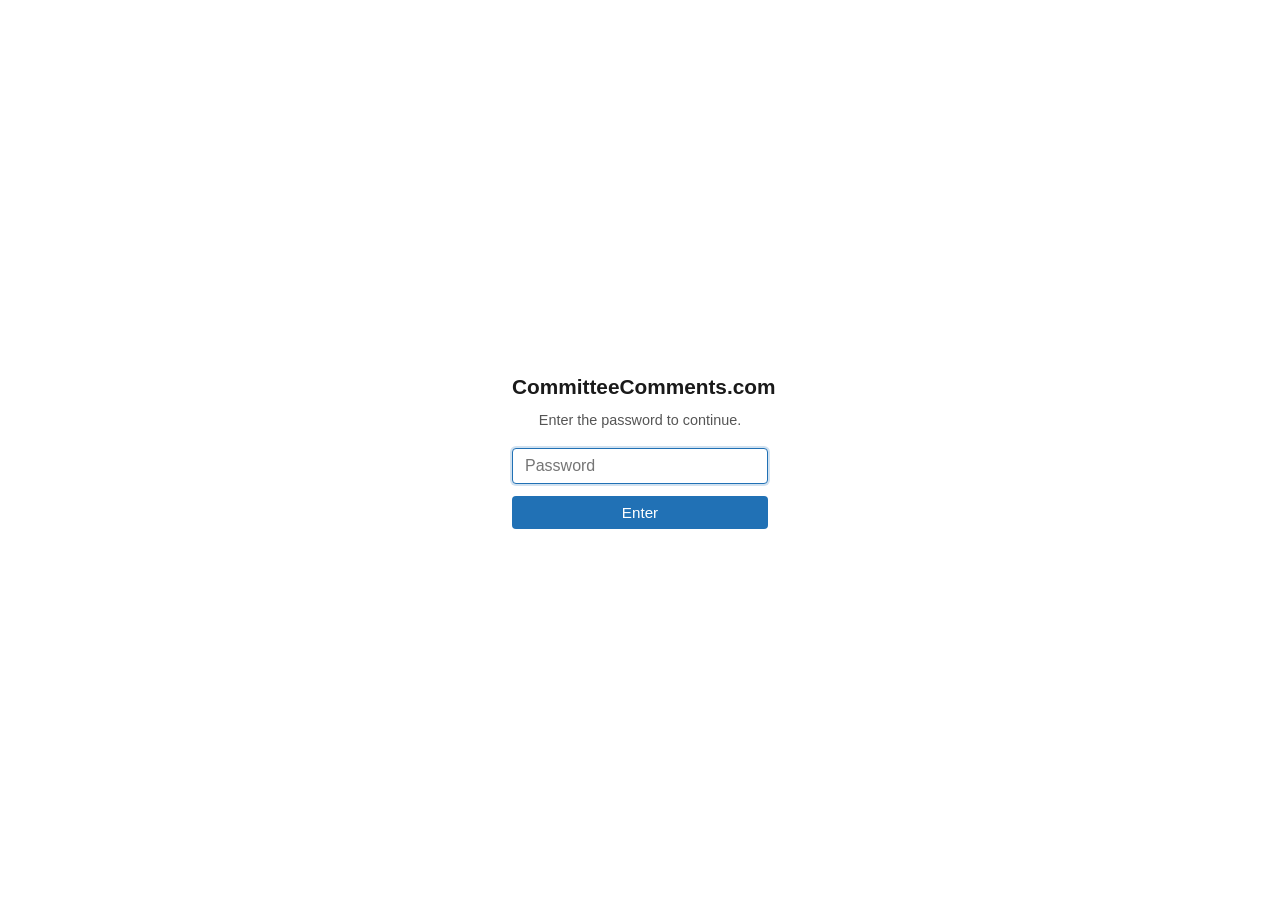
==== about.html @ 5ecc02f8 "Add website with filters, search, and share links - index.html, style.css, app.js: browsable comment" ====
<!DOCTYPE html>
<html lang="en">
<head>
  <meta charset="UTF-8">
  <meta name="viewport" content="width=device-width, initial-scale=1.0">
  <title>About — Committee Comments</title>
  <link rel="stylesheet" href="style.css">
  <script>
    if (sessionStorage.getItem('cc-auth') !== 'ok') {
      document.documentElement.classList.add('gated');
    }
  </script>
</head>
<body>
  <div id="password-gate">
    <div class="gate-box">
      <h2>CommitteeComments.com</h2>
      <p>Enter the password to continue.</p>
      <input type="password" id="gate-password" placeholder="Password" autofocus>
      <button id="gate-submit">Enter</button>
      <p id="gate-error" hidden>Incorrect password.</p>
    </div>
  </div>

  <header>
    <div>
      <h1><a href="index.html">Committee Comments</a></h1>
      <p class="subtitle">Public comments on ACIP docket <a href="https://www.regulations.gov/docket/CDC-2026-0199" target="_blank">CDC-2026-0199</a></p>
    </div>
    <nav><a href="index.html">Comments</a> <a href="about.html">About</a></nav>
  </header>

  <main class="about-page">
    <article class="about-content">
      <h2>About This Project</h2>

      <p>CommitteeComments.com makes public comments submitted to federal advisory
      committee dockets on <a href="https://www.regulations.gov" target="_blank">regulations.gov</a>
      accessible, searchable, and analyzable for researchers, journalists, advocates,
      and the general public.</p>

      <p>The initial focus is docket
      <a href="https://www.regulations.gov/docket/CDC-2026-0199" target="_blank">CDC-2026-0199</a>,
      related to ACIP (Advisory Committee on Immunization Practices) and VRBPAC
      (Vaccines and Related Biological Products Advisory Committee).</p>

      <p>A key design goal is to surface patient stories — comments from people who
      were personally injured, or whose family member or friend was injured or died
      following vaccination.</p>

      <h2>Data Source</h2>

      <p>All comments are fetched directly from the
      <a href="https://open.gsa.gov/api/regulationsgov/" target="_blank">regulations.gov API</a>
      using an automated pipeline. Comment text, metadata, and attachment URLs are
      preserved exactly as submitted. No comments are excluded or modified.</p>

      <h2>Perspective Analysis</h2>

      <p>Each comment is analyzed using the Claude AI API to classify it along
      several dimensions. We use the term <strong>"perspective"</strong> rather
      than "sentiment" because commenters — particularly those describing vaccine
      injuries — are expressing informed perspectives grounded in personal
      experience, not merely emotional sentiment.</p>

      <h3>Perspective Labels</h3>

      <table class="about-table">
        <thead>
          <tr><th>Label</th><th>Meaning</th></tr>
        </thead>
        <tbody>
          <tr><td><span class="perspective-badge perspective-pro-vaccine">Pro-vaccine</span></td>
              <td>Clearly and broadly supportive of vaccines</td></tr>
          <tr><td><span class="perspective-badge perspective-nuanced-mostly-pro">Nuanced mostly pro</span></td>
              <td>Generally supportive but raises some concerns</td></tr>
          <tr><td><span class="perspective-badge perspective-uncertain">Uncertain</span></td>
              <td>Ambiguous or balanced</td></tr>
          <tr><td><span class="perspective-badge perspective-vaccine-hesitant">Vaccine-hesitant</span></td>
              <td>Raising safety concerns, calling for more transparency, or skeptical of vaccine policy</td></tr>
          <tr><td><span class="perspective-badge perspective-anti-vaccine">Anti-vaccine</span></td>
              <td>Clearly and broadly opposed to vaccines</td></tr>
        </tbody>
      </table>

      <p>Many commenters who experienced vaccine injuries do not consider themselves
      "anti-vaccine." They may be pro-safety or pro-transparency. These commenters
      are classified as "vaccine-hesitant" unless their comment is clearly and
      broadly opposed to all vaccines.</p>

      <h3>Vaccine Injured Flag</h3>

      <p>The <span class="injured-badge">Vaccine Injured</span> flag is
      independent of perspective. It is set when a commenter describes a personal
      experience of injury affecting themselves, or injury or death affecting a
      family member or friend, following vaccination. It is not set when a
      commenter merely acknowledges that rare adverse events exist as part of a
      broader policy argument with no personal connection.</p>

      <h3>Tags</h3>

      <p>Tags describe what each comment is about — neutrally and descriptively.
      Tags are not used to editorialize or dismiss any commenter's perspective.
      Vaccine injury is treated as a legitimate concern, not misinformation.</p>

      <h3>Other Analysis Fields</h3>

      <ul>
        <li><strong>Vaccines mentioned</strong> — specific vaccines or vaccine types
        referenced in the comment</li>
        <li><strong>References</strong> — flagged if the comment contains citations,
        links, or references to studies or research</li>
        <li><strong>Duplicate</strong> — flagged if the comment appears to be a form
        letter or near-identical to other submissions</li>
      </ul>

      <h2>Limitations</h2>

      <p>The perspective analysis is automated and imperfect. Individual
      classifications may not capture the full nuance of a commenter's views.
      The analysis is provided as a starting point for exploration, not as a
      definitive categorization.</p>

      <p>The "duplicate" flag uses a single-pass heuristic — it can identify
      obvious form-letter language but may miss near-duplicates that use
      different wording.</p>

      <h2>Open Source</h2>

      <p>This project is open source. The code, data pipeline, and analysis
      scripts are available on
      <a href="https://github.com/mroswell/committeecomments.com" target="_blank">GitHub</a>.</p>
    </article>
  </main>
  <script src="gate.js"></script>
</body>
</html>
---- style.css ----
/* === Reset & Base === */
*, *::before, *::after { box-sizing: border-box; margin: 0; padding: 0; }

body {
  font-family: -apple-system, BlinkMacSystemFont, "Segoe UI", Roboto, Helvetica, Arial, sans-serif;
  color: #1a1a1a;
  background: #f5f5f5;
  line-height: 1.5;
}

a { color: #2171b5; text-decoration: none; }
a:hover { text-decoration: underline; }

/* === Password Gate === */
html.gated header,
html.gated main,
html.gated #loading-overlay { display: none !important; }
#password-gate {
  position: fixed;
  inset: 0;
  z-index: 2000;
  display: flex;
  align-items: center;
  justify-content: center;
  background: #fff;
}

.gate-box {
  text-align: center;
  max-width: 320px;
  padding: 2rem;
}
.gate-box h2 { font-size: 1.3rem; margin-bottom: 0.5rem; }
.gate-box p { color: #555; font-size: 0.9rem; margin-bottom: 1rem; }
.gate-box input {
  width: 100%;
  padding: 0.5rem 0.75rem;
  border: 1px solid #ccc;
  border-radius: 4px;
  font-size: 1rem;
  margin-bottom: 0.75rem;
}
.gate-box input:focus {
  outline: none;
  border-color: #2171b5;
  box-shadow: 0 0 0 2px rgba(33, 113, 181, 0.2);
}
.gate-box button {
  width: 100%;
  padding: 0.5rem;
  background: #2171b5;
  color: #fff;
  border: none;
  border-radius: 4px;
  font-size: 0.95rem;
  cursor: pointer;
}
.gate-box button:hover { background: #1a5a8e; }
#gate-error { color: #cb181d; font-size: 0.85rem; margin-top: 0.5rem; }

/* === Loading Overlay === */
#loading-overlay {
  position: fixed;
  inset: 0;
  z-index: 1000;
  display: flex;
  align-items: center;
  justify-content: center;
  background: #fff;
  transition: opacity 0.3s;
}
#loading-overlay.hidden { opacity: 0; pointer-events: none; }

.loader { text-align: center; }

.spinner {
  width: 40px;
  height: 40px;
  margin: 0 auto 1rem;
  border: 4px solid #e0e0e0;
  border-top-color: #2171b5;
  border-radius: 50%;
  animation: spin 0.8s linear infinite;
}
@keyframes spin { to { transform: rotate(360deg); } }

#loading-text { color: #666; font-size: 0.95rem; }

/* === Header === */
header {
  background: #fff;
  border-bottom: 1px solid #ddd;
  padding: 1rem 1.5rem;
  display: flex;
  align-items: baseline;
  justify-content: space-between;
  flex-wrap: wrap;
  gap: 0.5rem;
}
header h1 { font-size: 1.5rem; font-weight: 700; }
header h1 a { color: inherit; }
header h1 a:hover { text-decoration: none; }
.subtitle { color: #555; font-size: 0.9rem; }
header nav { font-size: 0.9rem; }
header nav a { margin-left: 1rem; }

/* === Main Layout === */
main {
  display: grid;
  grid-template-columns: 280px 1fr;
  gap: 0;
  max-width: 1400px;
  margin: 0 auto;
  min-height: calc(100vh - 80px);
}

/* === Filters Sidebar === */
#filters {
  background: #fff;
  border-right: 1px solid #ddd;
  padding: 1rem;
  position: sticky;
  top: 0;
  height: 100vh;
  overflow-y: auto;
}

#filter-toggle { display: none; }

.filter-group {
  margin-bottom: 1rem;
  padding-bottom: 1rem;
  border-bottom: 1px solid #eee;
}
.filter-group:last-of-type { border-bottom: none; }

.filter-group > label {
  display: block;
  font-size: 0.8rem;
  font-weight: 600;
  text-transform: uppercase;
  letter-spacing: 0.03em;
  color: #555;
  margin-bottom: 0.4rem;
}

.filter-group select,
.filter-group input[type="search"],
.filter-group input[type="text"] {
  width: 100%;
  padding: 0.45rem 0.6rem;
  border: 1px solid #ccc;
  border-radius: 4px;
  font-size: 0.9rem;
  background: #fff;
}
.filter-group select:focus,
.filter-group input:focus {
  outline: none;
  border-color: #2171b5;
  box-shadow: 0 0 0 2px rgba(33, 113, 181, 0.2);
}

.checkbox-label {
  display: flex;
  align-items: center;
  gap: 0.5rem;
  cursor: pointer;
  font-size: 0.9rem;
}
.checkbox-label input[type="checkbox"] {
  width: 16px;
  height: 16px;
  accent-color: #2171b5;
}

.filter-count { color: #888; font-size: 0.85rem; }

/* Tag Dropdown */
.tag-dropdown { position: relative; }

.selected-tags {
  display: flex;
  flex-wrap: wrap;
  gap: 0.3rem;
  margin-top: 0.4rem;
}

.selected-tag {
  display: inline-flex;
  align-items: center;
  gap: 0.3rem;
  background: #e8e8e8;
  border-radius: 3px;
  padding: 0.2rem 0.4rem;
  font-size: 0.85rem;
}
.selected-tag button {
  background: none;
  border: none;
  cursor: pointer;
  font-size: 1rem;
  line-height: 1;
  color: #666;
  padding: 0 0.15rem;
}
.selected-tag button:hover { color: #c00; }

.tag-list {
  position: absolute;
  top: 100%;
  left: 0;
  right: 0;
  max-height: 300px;
  overflow-y: auto;
  background: #fff;
  border: 1px solid #ccc;
  border-top: none;
  border-radius: 0 0 4px 4px;
  z-index: 10;
}

.tag-item {
  padding: 0.35rem 0.6rem;
  cursor: pointer;
  font-size: 0.85rem;
  display: flex;
  justify-content: space-between;
}
.tag-item:hover { background: #f0f4f8; }
.tag-item .tag-count { color: #888; }
.tag-item.disabled { color: #bbb; cursor: default; }

.clear-btn {
  width: 100%;
  padding: 0.5rem;
  background: none;
  border: 1px solid #ccc;
  border-radius: 4px;
  cursor: pointer;
  font-size: 0.85rem;
  color: #555;
  margin-top: 0.5rem;
}
.clear-btn:hover { background: #f0f0f0; }
.dev-btn { color: #999; font-size: 0.75rem; border-style: dashed; }

/* === Results Area === */
#results { padding: 1rem 1.5rem; }

#results-header {
  display: flex;
  justify-content: space-between;
  align-items: center;
  margin-bottom: 1rem;
  flex-wrap: wrap;
  gap: 0.5rem;
}

#results-count { font-size: 0.95rem; color: #555; }

#sort-wrapper {
  display: flex;
  align-items: center;
  gap: 0.4rem;
  font-size: 0.85rem;
}
#sort-wrapper label { color: #555; }
#sort-wrapper select {
  padding: 0.3rem 0.5rem;
  border: 1px solid #ccc;
  border-radius: 4px;
  font-size: 0.85rem;
}

/* === Comment Cards === */
.comment-card {
  background: #fff;
  border: 1px solid #ddd;
  border-radius: 6px;
  padding: 1rem 1.25rem;
  margin-bottom: 0.75rem;
  box-shadow: 0 1px 3px rgba(0,0,0,0.04);
}

.card-header {
  display: flex;
  align-items: center;
  gap: 0.5rem;
  margin-bottom: 0.5rem;
}
.card-header .share-btn {
  margin-left: auto;
  flex-shrink: 0;
}

/* Perspective Badges */
.perspective-badge {
  display: inline-block;
  padding: 0.15rem 0.55rem;
  border-radius: 3px;
  font-size: 0.75rem;
  font-weight: 600;
  color: #fff;
  white-space: nowrap;
}
.perspective-pro-vaccine { background: #2171b5; }
.perspective-nuanced-mostly-pro { background: #41ab5d; }
.perspective-uncertain { background: #969696; }
.perspective-vaccine-hesitant { background: #e6850e; }
.perspective-anti-vaccine { background: #cb181d; }

/* Vaccine Injured Badge */
.injured-badge {
  display: inline-block;
  padding: 0.15rem 0.55rem;
  border-radius: 3px;
  font-size: 0.75rem;
  font-weight: 600;
  color: #fff;
  background: #8e24aa;
  white-space: nowrap;
}

/* Duplicate Badge */
.duplicate-badge {
  display: inline-block;
  padding: 0.15rem 0.55rem;
  border-radius: 3px;
  font-size: 0.75rem;
  font-weight: 600;
  color: #fff;
  background: #757575;
  white-space: nowrap;
}

/* Card Meta */
.card-meta {
  display: flex;
  align-items: baseline;
  gap: 0.6rem;
  flex-wrap: wrap;
  font-size: 0.9rem;
  margin-bottom: 0.5rem;
}
.card-meta .org { color: #555; }
.card-meta time { color: #888; font-size: 0.85rem; margin-left: auto; }

/* Card Comment */
.card-comment {
  font-size: 0.9rem;
  line-height: 1.6;
  overflow-wrap: break-word;
}

/* Card Tags */
.card-tags {
  display: flex;
  flex-wrap: wrap;
  gap: 0.3rem;
  margin-top: 0.6rem;
}
.tag {
  display: inline-block;
  background: #eef2f7;
  color: #3a5a7c;
  padding: 0.1rem 0.45rem;
  border-radius: 3px;
  font-size: 0.75rem;
}

/* Card Footer */
.card-footer {
  display: flex;
  align-items: center;
  gap: 0.75rem;
  flex-wrap: wrap;
  margin-top: 0.6rem;
  padding-top: 0.5rem;
  border-top: 1px solid #eee;
  font-size: 0.85rem;
}
.card-footer a { font-size: 0.85rem; }
.share-btn {
  background: #f0f4f8;
  border: none;
  border-radius: 4px;
  padding: 0.45rem 1rem;
  font-size: 0.8rem;
  cursor: pointer;
  color: #2171b5;
  font-weight: 500;
  margin-left: auto;
  transition: background 0.2s, color 0.2s;
}
.share-btn:hover { background: #dce8f2; }
.share-btn.copied {
  background: #41ab5d;
  color: #fff;
}

.reg-link { margin-left: auto; }

/* Highlighted single comment view */
.comment-card.highlighted {
  border-color: #2171b5;
  box-shadow: 0 2px 8px rgba(33, 113, 181, 0.15);
}

.back-to-all {
  display: inline-block;
  margin-bottom: 1rem;
  padding: 0.5rem 1rem;
  background: #fff;
  border: 1px solid #ccc;
  border-radius: 4px;
  cursor: pointer;
  font-size: 0.9rem;
  color: #2171b5;
}
.back-to-all:hover { background: #f0f4f8; }

/* === Pagination === */
#pagination {
  display: flex;
  justify-content: center;
  align-items: center;
  gap: 0.25rem;
  margin-top: 1.5rem;
  flex-wrap: wrap;
}

.page-btn {
  min-width: 36px;
  height: 36px;
  display: inline-flex;
  align-items: center;
  justify-content: center;
  border: 1px solid #ccc;
  border-radius: 4px;
  background: #fff;
  cursor: pointer;
  font-size: 0.85rem;
  color: #333;
  padding: 0 0.5rem;
}
.page-btn:hover { background: #f0f4f8; }
.page-btn.active {
  background: #2171b5;
  color: #fff;
  border-color: #2171b5;
}
.page-btn:disabled {
  opacity: 0.4;
  cursor: default;
}
.page-ellipsis {
  display: inline-flex;
  align-items: center;
  justify-content: center;
  min-width: 36px;
  height: 36px;
  font-size: 0.85rem;
  color: #888;
}

/* === Mobile === */
@media (max-width: 767px) {
  main {
    grid-template-columns: 1fr;
  }

  #filters {
    position: relative;
    height: auto;
    border-right: none;
    border-bottom: 1px solid #ddd;
    padding: 0;
  }

  #filter-toggle {
    display: flex;
    align-items: center;
    gap: 0.4rem;
    width: 100%;
    padding: 0.75rem 1rem;
    background: #fff;
    border: none;
    border-bottom: 1px solid #eee;
    cursor: pointer;
    font-size: 0.95rem;
    font-weight: 600;
  }

  #active-filter-count {
    display: inline-flex;
    align-items: center;
    justify-content: center;
    background: #2171b5;
    color: #fff;
    border-radius: 50%;
    width: 20px;
    height: 20px;
    font-size: 0.75rem;
    font-weight: 700;
  }

  #filter-panel {
    display: none;
    padding: 1rem;
  }
  #filter-panel.open { display: block; }

  #results { padding: 1rem; }

  .card-meta time { margin-left: 0; }
  .reg-link { margin-left: 0; }
}

/* === Focus & Accessibility === */
:focus-visible {
  outline: 2px solid #2171b5;
  outline-offset: 2px;
}

/* === About Page === */
.about-page {
  display: block;
  max-width: 760px;
  margin: 0 auto;
  padding: 2rem 1.5rem;
}
.about-content h2 {
  font-size: 1.3rem;
  margin-top: 2rem;
  margin-bottom: 0.5rem;
}
.about-content h3 {
  font-size: 1.05rem;
  margin-top: 1.5rem;
  margin-bottom: 0.4rem;
}
.about-content p { margin-bottom: 0.8rem; }
.about-content ul { margin: 0.5rem 0 1rem 1.5rem; }
.about-content li { margin-bottom: 0.3rem; }

.about-table {
  width: 100%;
  border-collapse: collapse;
  margin: 0.75rem 0 1rem;
}
.about-table th, .about-table td {
  text-align: left;
  padding: 0.5rem 0.75rem;
  border-bottom: 1px solid #e0e0e0;
}
.about-table th { font-size: 0.85rem; color: #555; }
.about-table td { font-size: 0.9rem; vertical-align: middle; }

/* Screen reader only */
.sr-only {
  position: absolute;
  width: 1px;
  height: 1px;
  padding: 0;
  margin: -1px;
  overflow: hidden;
  clip: rect(0,0,0,0);
  border: 0;
}
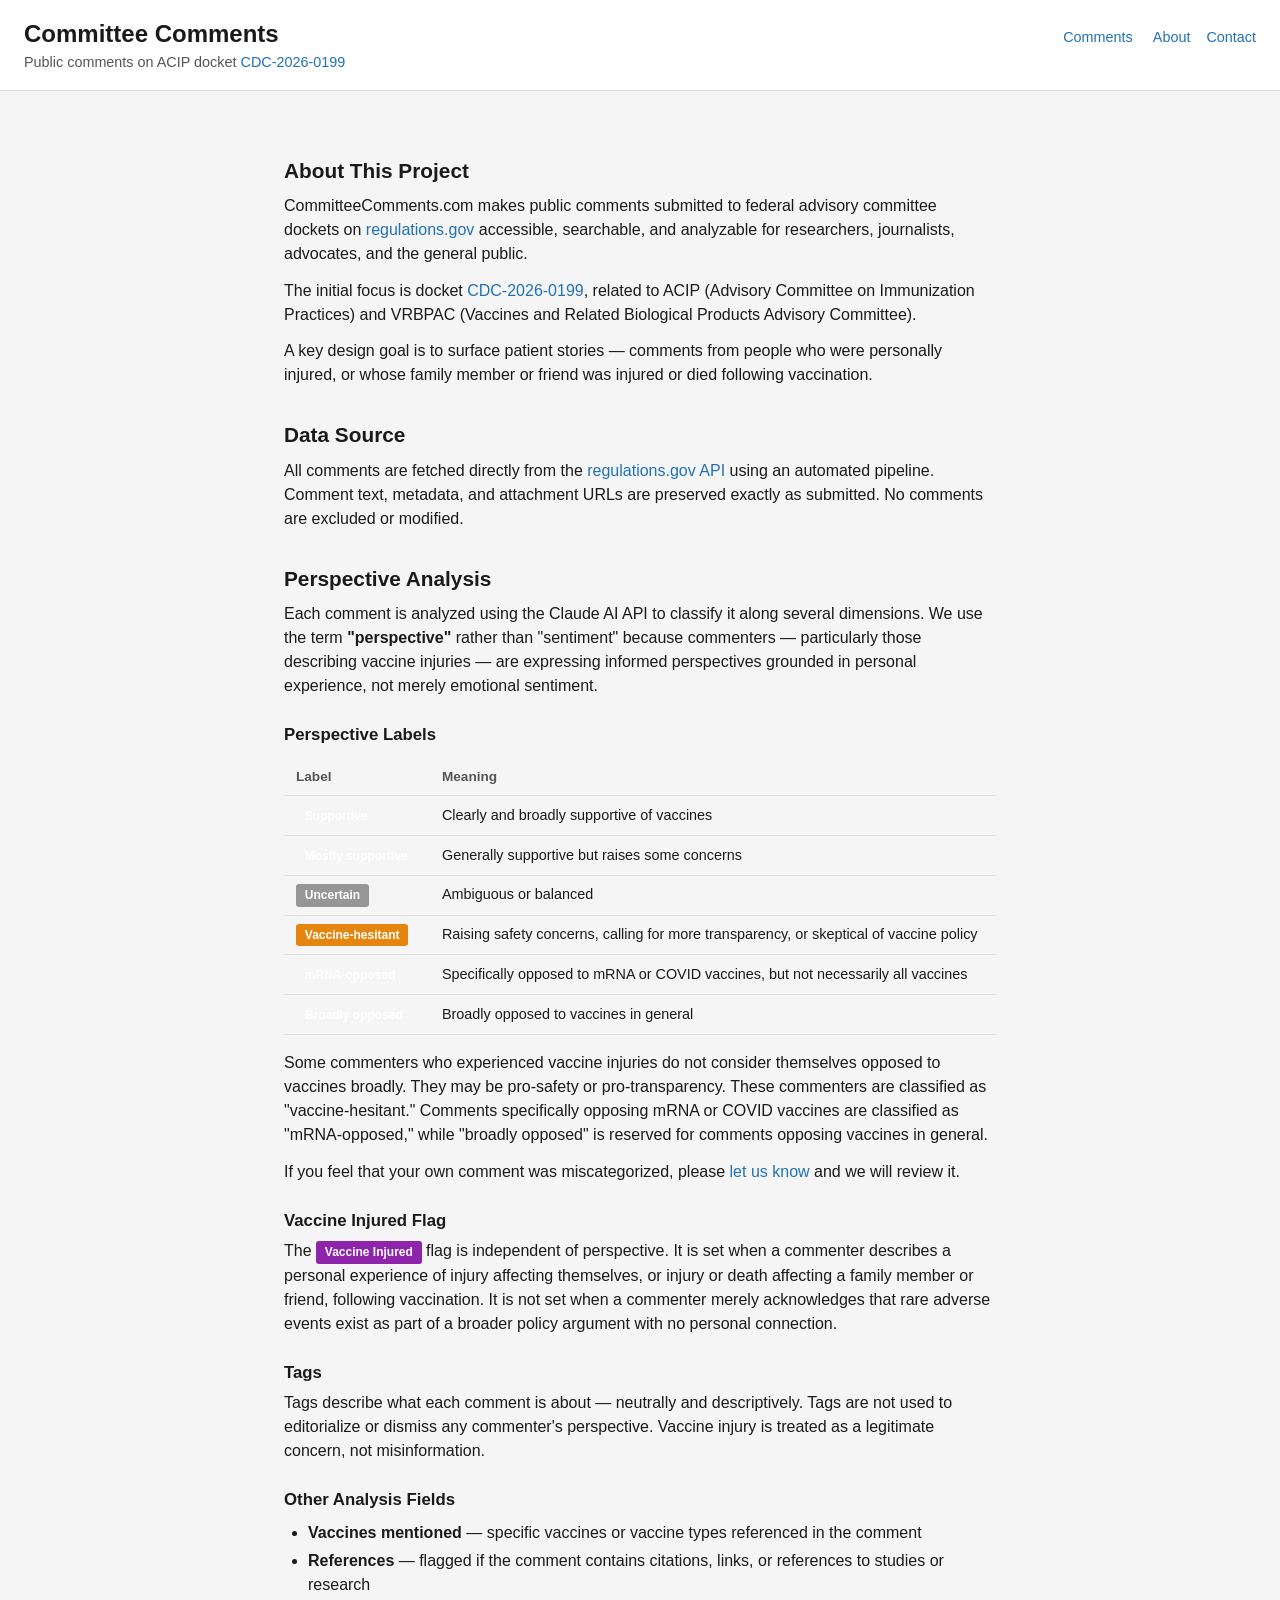
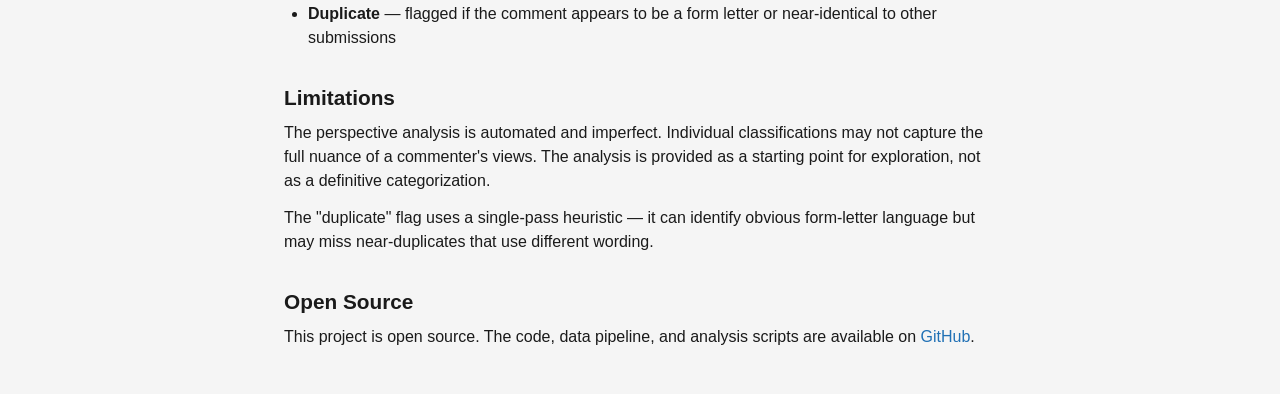
==== commit 409594ee: "Add contact form page, link about page to it for perspective disputes" ====
--- a/about.html
+++ b/about.html
@@ -1,33 +1,22 @@
 <!DOCTYPE html>
 <html lang="en">
+
 <head>
   <meta charset="UTF-8">
   <meta name="viewport" content="width=device-width, initial-scale=1.0">
   <title>About — Committee Comments</title>
   <link rel="stylesheet" href="style.css">
-  <script>
-    if (sessionStorage.getItem('cc-auth') !== 'ok') {
-      document.documentElement.classList.add('gated');
-    }
-  </script>
 </head>
+
 <body>
-  <div id="password-gate">
-    <div class="gate-box">
-      <h2>CommitteeComments.com</h2>
-      <p>Enter the password to continue.</p>
-      <input type="password" id="gate-password" placeholder="Password" autofocus>
-      <button id="gate-submit">Enter</button>
-      <p id="gate-error" hidden>Incorrect password.</p>
-    </div>
-  </div>
-
   <header>
     <div>
       <h1><a href="index.html">Committee Comments</a></h1>
-      <p class="subtitle">Public comments on ACIP docket <a href="https://www.regulations.gov/docket/CDC-2026-0199" target="_blank">CDC-2026-0199</a></p>
+      <p class="subtitle">Public comments on ACIP docket <a href="https://www.regulations.gov/docket/CDC-2026-0199"
+          target="_blank">CDC-2026-0199</a></p>
     </div>
-    <nav><a href="index.html">Comments</a> <a href="about.html">About</a></nav>
+    <nav><a href="index.html">Comments</a> <a href="about.html">About</a><a href="contact.html">Contact</a>
+    </nav>
   </header>
 
   <main class="about-page">
@@ -35,103 +24,127 @@
       <h2>About This Project</h2>
 
       <p>CommitteeComments.com makes public comments submitted to federal advisory
-      committee dockets on <a href="https://www.regulations.gov" target="_blank">regulations.gov</a>
-      accessible, searchable, and analyzable for researchers, journalists, advocates,
-      and the general public.</p>
+        committee dockets on <a href="https://www.regulations.gov" target="_blank">regulations.gov</a>
+        accessible, searchable, and analyzable for researchers, journalists, advocates,
+        and the general public.</p>
 
       <p>The initial focus is docket
-      <a href="https://www.regulations.gov/docket/CDC-2026-0199" target="_blank">CDC-2026-0199</a>,
-      related to ACIP (Advisory Committee on Immunization Practices) and VRBPAC
-      (Vaccines and Related Biological Products Advisory Committee).</p>
+        <a href="https://www.regulations.gov/docket/CDC-2026-0199" target="_blank">CDC-2026-0199</a>,
+        related to ACIP (Advisory Committee on Immunization Practices) and VRBPAC
+        (Vaccines and Related Biological Products Advisory Committee).
+      </p>
 
       <p>A key design goal is to surface patient stories — comments from people who
-      were personally injured, or whose family member or friend was injured or died
-      following vaccination.</p>
+        were personally injured, or whose family member or friend was injured or died
+        following vaccination.</p>
 
       <h2>Data Source</h2>
 
       <p>All comments are fetched directly from the
-      <a href="https://open.gsa.gov/api/regulationsgov/" target="_blank">regulations.gov API</a>
-      using an automated pipeline. Comment text, metadata, and attachment URLs are
-      preserved exactly as submitted. No comments are excluded or modified.</p>
+        <a href="https://open.gsa.gov/api/regulationsgov/" target="_blank">regulations.gov API</a>
+        using an automated pipeline. Comment text, metadata, and attachment URLs are
+        preserved exactly as submitted. No comments are excluded or modified.
+      </p>
 
       <h2>Perspective Analysis</h2>
 
       <p>Each comment is analyzed using the Claude AI API to classify it along
-      several dimensions. We use the term <strong>"perspective"</strong> rather
-      than "sentiment" because commenters — particularly those describing vaccine
-      injuries — are expressing informed perspectives grounded in personal
-      experience, not merely emotional sentiment.</p>
+        several dimensions. We use the term <strong>"perspective"</strong> rather
+        than "sentiment" because commenters — particularly those describing vaccine
+        injuries — are expressing informed perspectives grounded in personal
+        experience, not merely emotional sentiment.</p>
 
       <h3>Perspective Labels</h3>
 
       <table class="about-table">
         <thead>
-          <tr><th>Label</th><th>Meaning</th></tr>
+          <tr>
+            <th>Label</th>
+            <th>Meaning</th>
+          </tr>
         </thead>
         <tbody>
-          <tr><td><span class="perspective-badge perspective-pro-vaccine">Pro-vaccine</span></td>
-              <td>Clearly and broadly supportive of vaccines</td></tr>
-          <tr><td><span class="perspective-badge perspective-nuanced-mostly-pro">Nuanced mostly pro</span></td>
-              <td>Generally supportive but raises some concerns</td></tr>
-          <tr><td><span class="perspective-badge perspective-uncertain">Uncertain</span></td>
-              <td>Ambiguous or balanced</td></tr>
-          <tr><td><span class="perspective-badge perspective-vaccine-hesitant">Vaccine-hesitant</span></td>
-              <td>Raising safety concerns, calling for more transparency, or skeptical of vaccine policy</td></tr>
-          <tr><td><span class="perspective-badge perspective-anti-vaccine">Anti-vaccine</span></td>
-              <td>Clearly and broadly opposed to vaccines</td></tr>
+          <tr>
+            <td><span class="perspective-badge perspective-supportive">Supportive</span></td>
+            <td>Clearly and broadly supportive of vaccines</td>
+          </tr>
+          <tr>
+            <td><span class="perspective-badge perspective-mostly-supportive">Mostly supportive</span></td>
+            <td>Generally supportive but raises some concerns</td>
+          </tr>
+          <tr>
+            <td><span class="perspective-badge perspective-uncertain">Uncertain</span></td>
+            <td>Ambiguous or balanced</td>
+          </tr>
+          <tr>
+            <td><span class="perspective-badge perspective-vaccine-hesitant">Vaccine-hesitant</span></td>
+            <td>Raising safety concerns, calling for more transparency, or skeptical of vaccine policy</td>
+          </tr>
+          <tr>
+            <td><span class="perspective-badge perspective-mRNA-opposed">mRNA-opposed</span></td>
+            <td>Specifically opposed to mRNA or COVID vaccines, but not necessarily all vaccines</td>
+          </tr>
+          <tr>
+            <td><span class="perspective-badge perspective-broadly-opposed">Broadly opposed</span></td>
+            <td>Broadly opposed to vaccines in general</td>
+          </tr>
         </tbody>
       </table>
 
-      <p>Many commenters who experienced vaccine injuries do not consider themselves
-      "anti-vaccine." They may be pro-safety or pro-transparency. These commenters
-      are classified as "vaccine-hesitant" unless their comment is clearly and
-      broadly opposed to all vaccines.</p>
+      <p>Some commenters who experienced vaccine injuries do not consider themselves
+        opposed to vaccines broadly. They may be pro-safety or pro-transparency.
+        These commenters are classified as "vaccine-hesitant." Comments specifically
+        opposing mRNA or COVID vaccines are classified as "mRNA-opposed," while
+        "broadly opposed" is reserved for comments opposing vaccines in general.</p>
+
+      <p>If you feel that your own comment was miscategorized, please
+        <a href="contact.html">let us know</a> and we will review it.</p>
 
       <h3>Vaccine Injured Flag</h3>
 
       <p>The <span class="injured-badge">Vaccine Injured</span> flag is
-      independent of perspective. It is set when a commenter describes a personal
-      experience of injury affecting themselves, or injury or death affecting a
-      family member or friend, following vaccination. It is not set when a
-      commenter merely acknowledges that rare adverse events exist as part of a
-      broader policy argument with no personal connection.</p>
+        independent of perspective. It is set when a commenter describes a personal
+        experience of injury affecting themselves, or injury or death affecting a
+        family member or friend, following vaccination. It is not set when a
+        commenter merely acknowledges that rare adverse events exist as part of a
+        broader policy argument with no personal connection.</p>
 
       <h3>Tags</h3>
 
       <p>Tags describe what each comment is about — neutrally and descriptively.
-      Tags are not used to editorialize or dismiss any commenter's perspective.
-      Vaccine injury is treated as a legitimate concern, not misinformation.</p>
+        Tags are not used to editorialize or dismiss any commenter's perspective.
+        Vaccine injury is treated as a legitimate concern, not misinformation.</p>
 
       <h3>Other Analysis Fields</h3>
 
       <ul>
         <li><strong>Vaccines mentioned</strong> — specific vaccines or vaccine types
-        referenced in the comment</li>
+          referenced in the comment</li>
         <li><strong>References</strong> — flagged if the comment contains citations,
-        links, or references to studies or research</li>
+          links, or references to studies or research</li>
         <li><strong>Duplicate</strong> — flagged if the comment appears to be a form
-        letter or near-identical to other submissions</li>
+          letter or near-identical to other submissions</li>
       </ul>
 
       <h2>Limitations</h2>
 
       <p>The perspective analysis is automated and imperfect. Individual
-      classifications may not capture the full nuance of a commenter's views.
-      The analysis is provided as a starting point for exploration, not as a
-      definitive categorization.</p>
+        classifications may not capture the full nuance of a commenter's views.
+        The analysis is provided as a starting point for exploration, not as a
+        definitive categorization.</p>
 
       <p>The "duplicate" flag uses a single-pass heuristic — it can identify
-      obvious form-letter language but may miss near-duplicates that use
-      different wording.</p>
+        obvious form-letter language but may miss near-duplicates that use
+        different wording.</p>
 
       <h2>Open Source</h2>
 
       <p>This project is open source. The code, data pipeline, and analysis
-      scripts are available on
-      <a href="https://github.com/mroswell/committeecomments.com" target="_blank">GitHub</a>.</p>
+        scripts are available on
+        <a href="https://github.com/mroswell/committeecomments.com" target="_blank">GitHub</a>.
+      </p>
     </article>
   </main>
-  <script src="gate.js"></script>
 </body>
-</html>
+
+</html>
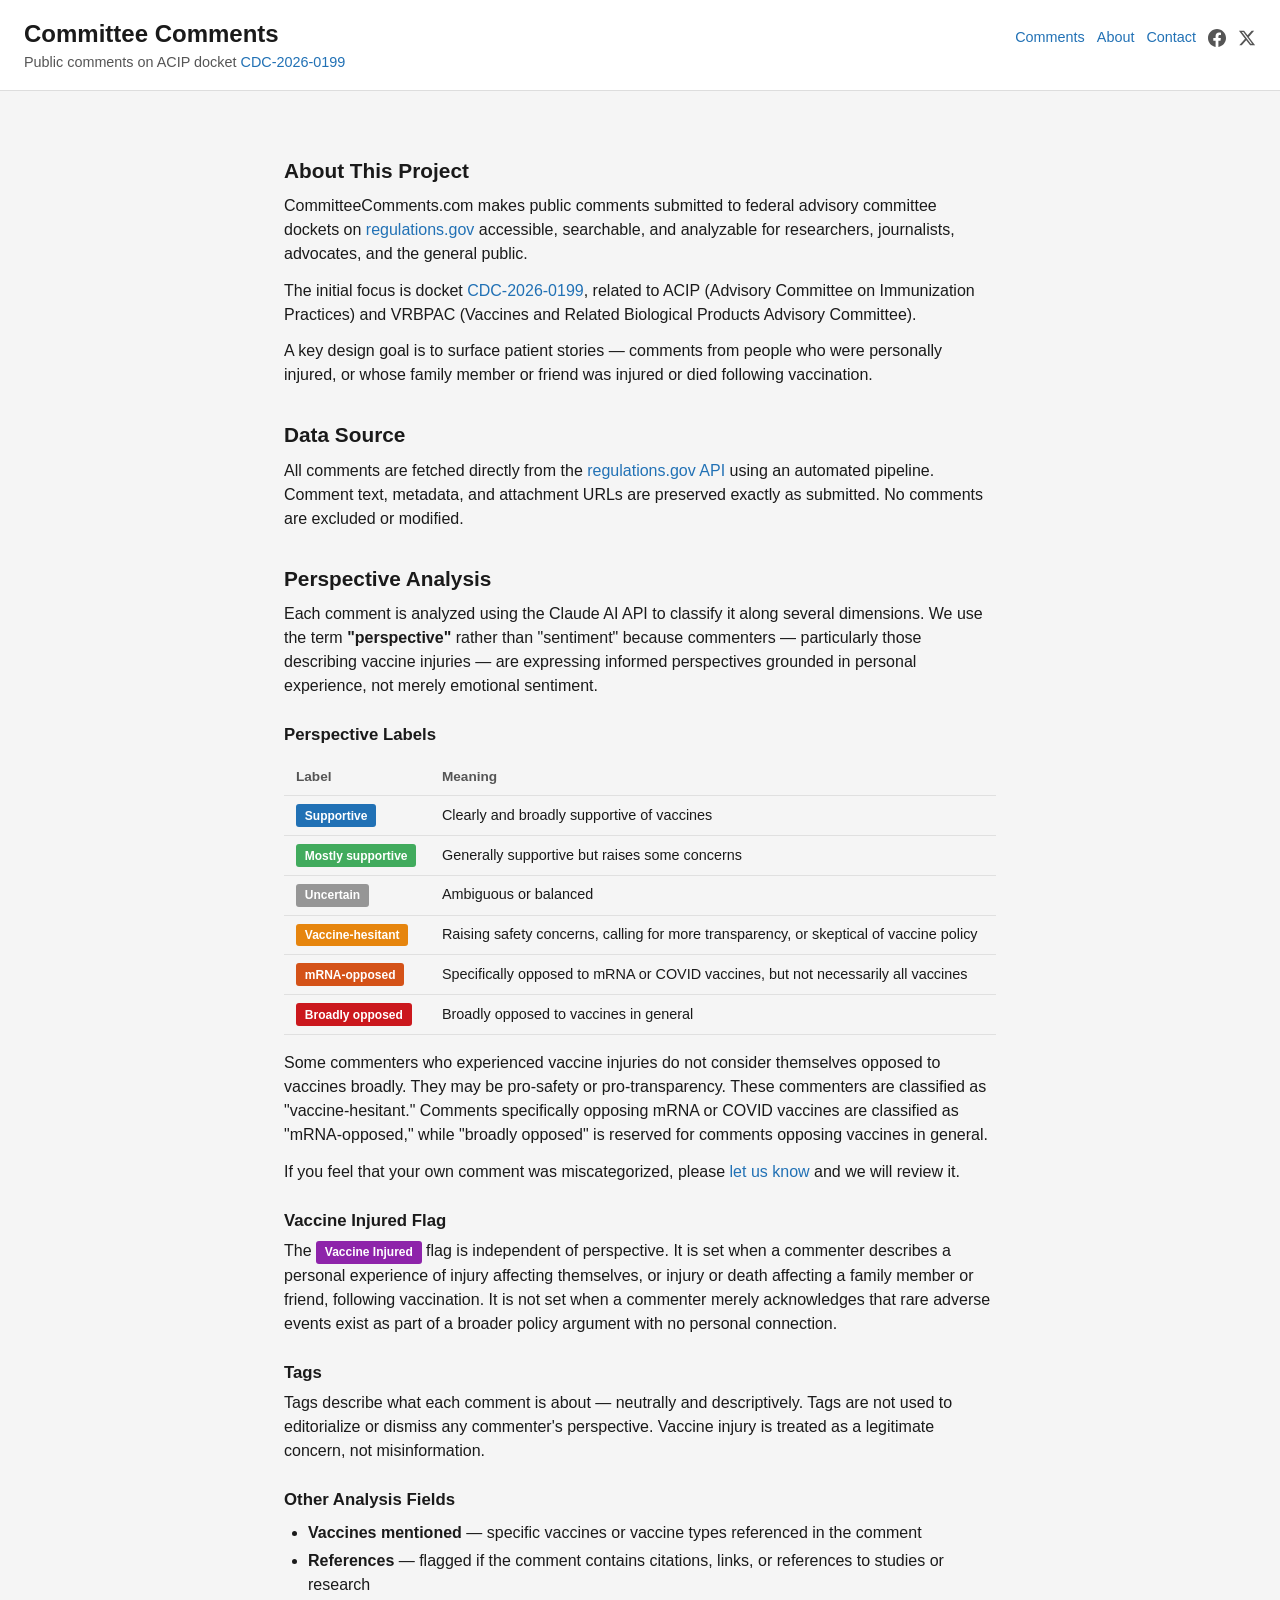
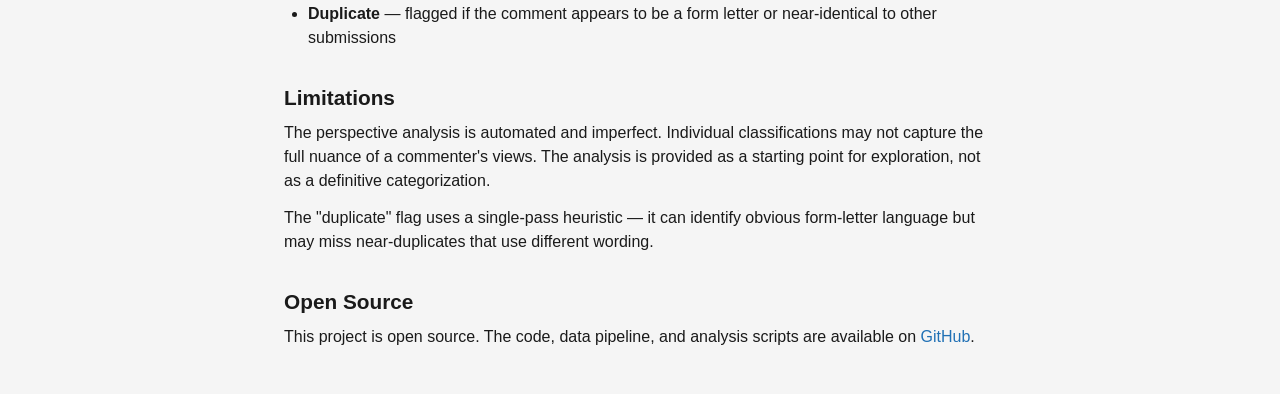
==== commit 3835ced5: "Add social share buttons in nav and on comment cards" ====
--- a/about.html
+++ b/about.html
@@ -5,6 +5,17 @@
   <meta charset="UTF-8">
   <meta name="viewport" content="width=device-width, initial-scale=1.0">
   <title>About — Committee Comments</title>
+  <link rel="icon" href="favicon.png" type="image/png">
+  <meta name="description" content="Public comments, made accessible. Learn about the methodology behind CommitteeComments.com.">
+  <meta property="og:title" content="About — Committee Comments">
+  <meta property="og:description" content="Public comments, made accessible. Learn about the methodology behind CommitteeComments.com.">
+  <meta property="og:image" content="https://committeecomments.com/share.png">
+  <meta property="og:url" content="https://committeecomments.com/about.html">
+  <meta property="og:type" content="website">
+  <meta name="twitter:card" content="summary_large_image">
+  <meta name="twitter:title" content="About — Committee Comments">
+  <meta name="twitter:description" content="Public comments, made accessible. Learn about the methodology behind CommitteeComments.com.">
+  <meta name="twitter:image" content="https://committeecomments.com/share.png">
   <link rel="stylesheet" href="style.css">
 </head>
 
@@ -15,7 +26,12 @@
       <p class="subtitle">Public comments on ACIP docket <a href="https://www.regulations.gov/docket/CDC-2026-0199"
           target="_blank">CDC-2026-0199</a></p>
     </div>
-    <nav><a href="index.html">Comments</a> <a href="about.html">About</a><a href="contact.html">Contact</a>
+    <nav>
+      <a href="index.html">Comments</a>
+      <a href="about.html">About</a>
+      <a href="contact.html">Contact</a>
+      <a href="https://www.facebook.com/sharer/sharer.php?u=https%3A%2F%2Fcommitteecomments.com&quote=I%20appreciate%20this%20website%20that%20shares%20comments%20for%20the%20%28now%20disbanded%29%20CDC%20Advisory%20Committee%20on%20Immunization%20Practices" target="_blank" rel="noopener" class="social-icon" title="Share on Facebook"><svg width="18" height="18" viewBox="0 0 24 24" fill="currentColor"><path d="M24 12.073c0-6.627-5.373-12-12-12s-12 5.373-12 12c0 5.99 4.388 10.954 10.125 11.854v-8.385H7.078v-3.47h3.047V9.43c0-3.007 1.792-4.669 4.533-4.669 1.312 0 2.686.235 2.686.235v2.953H15.83c-1.491 0-1.956.925-1.956 1.874v2.25h3.328l-.532 3.47h-2.796v8.385C19.612 23.027 24 18.062 24 12.073z"/></svg></a>
+      <a href="https://twitter.com/intent/tweet?text=I%20appreciate%20this%20website%20that%20shares%20comments%20for%20the%20%28now%20disbanded%29%20CDC%20Advisory%20Committee%20on%20Immunization%20Practices&url=https%3A%2F%2Fcommitteecomments.com" target="_blank" rel="noopener" class="social-icon" title="Share on X/Twitter"><svg width="18" height="18" viewBox="0 0 24 24" fill="currentColor"><path d="M18.244 2.25h3.308l-7.227 8.26 8.502 11.24H16.17l-5.214-6.817L4.99 21.75H1.68l7.73-8.835L1.254 2.25H8.08l4.713 6.231zm-1.161 17.52h1.833L7.084 4.126H5.117z"/></svg></a>
     </nav>
   </header>
 
--- a/style.css
+++ b/style.css
@@ -10,53 +10,6 @@
 
 a { color: #2171b5; text-decoration: none; }
 a:hover { text-decoration: underline; }
-
-/* === Password Gate === */
-html.gated header,
-html.gated main,
-html.gated #loading-overlay { display: none !important; }
-#password-gate {
-  position: fixed;
-  inset: 0;
-  z-index: 2000;
-  display: flex;
-  align-items: center;
-  justify-content: center;
-  background: #fff;
-}
-
-.gate-box {
-  text-align: center;
-  max-width: 320px;
-  padding: 2rem;
-}
-.gate-box h2 { font-size: 1.3rem; margin-bottom: 0.5rem; }
-.gate-box p { color: #555; font-size: 0.9rem; margin-bottom: 1rem; }
-.gate-box input {
-  width: 100%;
-  padding: 0.5rem 0.75rem;
-  border: 1px solid #ccc;
-  border-radius: 4px;
-  font-size: 1rem;
-  margin-bottom: 0.75rem;
-}
-.gate-box input:focus {
-  outline: none;
-  border-color: #2171b5;
-  box-shadow: 0 0 0 2px rgba(33, 113, 181, 0.2);
-}
-.gate-box button {
-  width: 100%;
-  padding: 0.5rem;
-  background: #2171b5;
-  color: #fff;
-  border: none;
-  border-radius: 4px;
-  font-size: 0.95rem;
-  cursor: pointer;
-}
-.gate-box button:hover { background: #1a5a8e; }
-#gate-error { color: #cb181d; font-size: 0.85rem; margin-top: 0.5rem; }
 
 /* === Loading Overlay === */
 #loading-overlay {
@@ -101,8 +54,9 @@
 header h1 a { color: inherit; }
 header h1 a:hover { text-decoration: none; }
 .subtitle { color: #555; font-size: 0.9rem; }
-header nav { font-size: 0.9rem; }
-header nav a { margin-left: 1rem; }
+header nav { font-size: 0.9rem; display: flex; align-items: center; gap: 0.75rem; }
+.social-icon { color: #555; display: inline-flex; align-items: center; }
+.social-icon:hover { color: #2171b5; text-decoration: none; }
 
 /* === Main Layout === */
 main {
@@ -243,7 +197,6 @@
   margin-top: 0.5rem;
 }
 .clear-btn:hover { background: #f0f0f0; }
-.dev-btn { color: #999; font-size: 0.75rem; border-style: dashed; }
 
 /* === Results Area === */
 #results { padding: 1rem 1.5rem; }
@@ -289,8 +242,11 @@
   gap: 0.5rem;
   margin-bottom: 0.5rem;
 }
-.card-header .share-btn {
+.card-share-group {
   margin-left: auto;
+  display: flex;
+  align-items: center;
+  gap: 0.35rem;
   flex-shrink: 0;
 }
 
@@ -304,11 +260,12 @@
   color: #fff;
   white-space: nowrap;
 }
-.perspective-pro-vaccine { background: #2171b5; }
-.perspective-nuanced-mostly-pro { background: #41ab5d; }
+.perspective-supportive { background: #2171b5; }
+.perspective-mostly-supportive { background: #41ab5d; }
 .perspective-uncertain { background: #969696; }
 .perspective-vaccine-hesitant { background: #e6850e; }
-.perspective-anti-vaccine { background: #cb181d; }
+.perspective-mRNA-opposed { background: #d45218; }
+.perspective-broadly-opposed { background: #cb181d; }
 
 /* Vaccine Injured Badge */
 .injured-badge {
@@ -385,15 +342,20 @@
   background: #f0f4f8;
   border: none;
   border-radius: 4px;
-  padding: 0.45rem 1rem;
+  padding: 0.4rem 0.7rem;
   font-size: 0.8rem;
   cursor: pointer;
   color: #2171b5;
   font-weight: 500;
-  margin-left: auto;
   transition: background 0.2s, color 0.2s;
-}
-.share-btn:hover { background: #dce8f2; }
+  display: inline-flex;
+  align-items: center;
+  gap: 0.3rem;
+  text-decoration: none;
+}
+.share-btn:hover { background: #dce8f2; text-decoration: none; }
+.share-social-btn { padding: 0.4rem; color: #555; }
+.share-social-btn:hover { color: #2171b5; }
 .share-btn.copied {
   background: #41ab5d;
   color: #fff;
